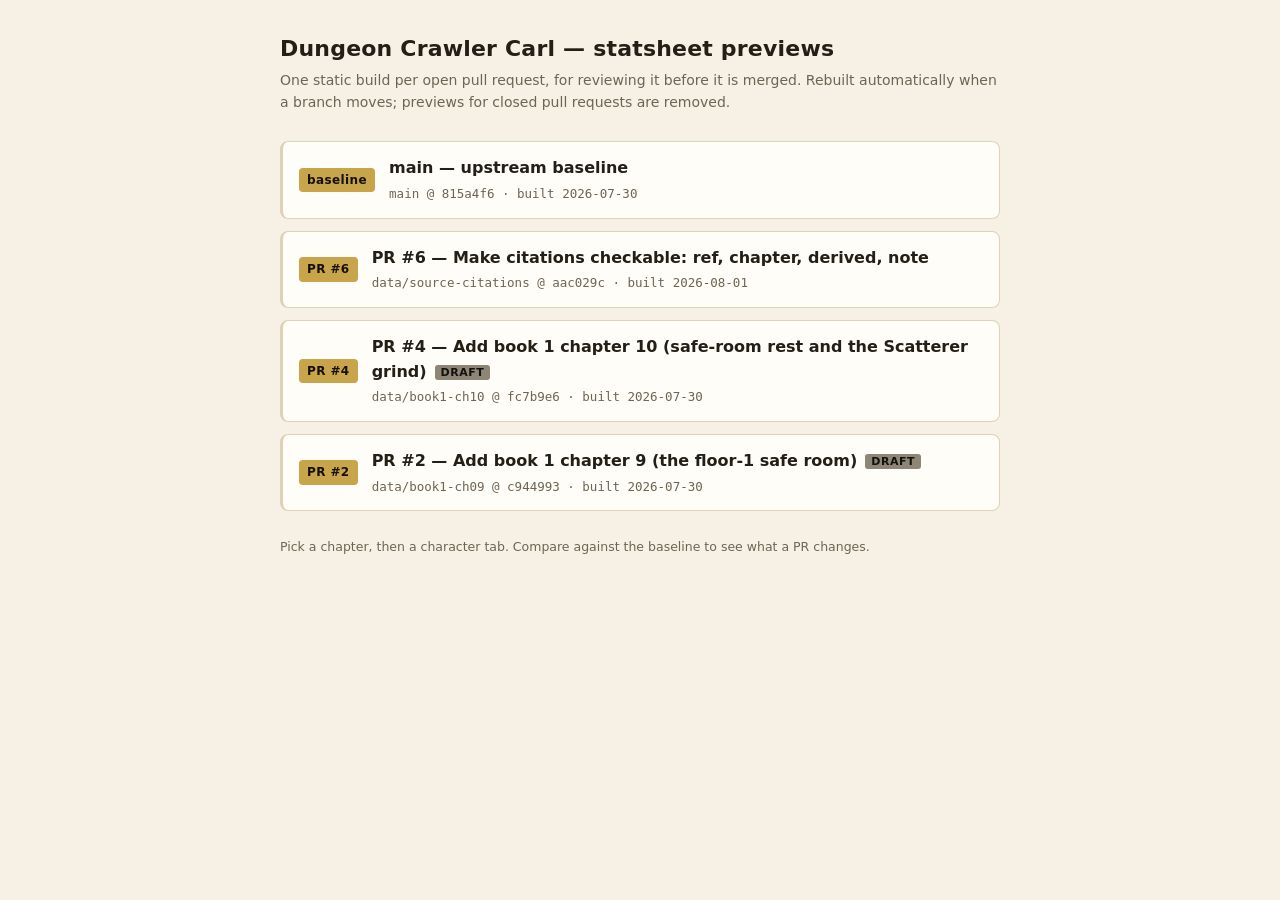
==== index.html @ 46b03289 "Publish previews (2026-08-01T21:49Z)" ====
<!doctype html>
<html lang="en">
<head>
<meta charset="utf-8">
<meta name="viewport" content="width=device-width, initial-scale=1">
<title>Crawler Carl Statsheet — previews</title>
<style>
  :root { color-scheme: light dark; }
  * { box-sizing: border-box; }
  body {
    margin: 0; padding: 32px 20px 64px;
    font: 16px/1.55 ui-sans-serif, system-ui, -apple-system, "Segoe UI", sans-serif;
    background: #14110d; color: #efe6d2;
    display: flex; flex-direction: column; align-items: center;
  }
  main { width: 100%; max-width: 720px; }
  h1 { font-size: 22px; margin: 0 0 4px; letter-spacing: .2px; }
  p.sub { margin: 0 0 28px; color: #a89e88; font-size: 14px; }
  .card {
    display: grid; grid-template-columns: auto 1fr; gap: 3px 14px;
    align-items: baseline; text-decoration: none; color: inherit;
    border: 1px solid #3a3226; border-left: 3px solid #c8a44a; border-radius: 8px;
    background: #1d1913; padding: 14px 16px; margin-bottom: 12px;
  }
  .card:hover { background: #251f17; border-color: #5a4d38; border-left-color: #e8be55; }
  .badge {
    grid-row: span 2; font-size: 12px; font-weight: 700; letter-spacing: .4px;
    color: #14110d; background: #c8a44a; border-radius: 4px; padding: 3px 8px;
    white-space: nowrap; align-self: center;
  }
  .title { font-weight: 600; }
  .draft {
    font-size: 11px; font-weight: 700; text-transform: uppercase;
    letter-spacing: .5px; color: #14110d; background: #8d8676;
    border-radius: 3px; padding: 1px 6px; margin-left: 8px; vertical-align: 1px;
  }
  .meta {
    font-size: 12.5px; color: #9a9080;
    font-family: ui-monospace, SFMono-Regular, Menlo, monospace;
    overflow-wrap: anywhere;
  }
  footer { margin-top: 26px; font-size: 12.5px; color: #7d7466; }
  @media (prefers-color-scheme: light) {
    body { background: #f6f1e4; color: #241f16; }
    .card { background: #fffdf7; border-color: #ddd2b8; }
    .card:hover { background: #fffaee; }
    p.sub, .meta, footer { color: #6d6454; }
  }
</style>
</head>
<body>
  <main>
    <h1>Dungeon Crawler Carl — statsheet previews</h1>
    <p class="sub">One static build per open pull request, for reviewing it before it is merged. Rebuilt automatically when a branch moves; previews for closed pull requests are removed.</p>
      <a class="card" href="previews/main/">
        <span class="badge">baseline</span>
        <span class="title">main — upstream baseline</span>
        <span class="meta">main @ 815a4f6 · built 2026-07-30</span>
      </a>
      <a class="card" href="previews/pr-6/">
        <span class="badge">PR #6</span>
        <span class="title">PR #6 — Make citations checkable: ref, chapter, derived, note</span>
        <span class="meta">data/source-citations @ aac029c · built 2026-08-01</span>
      </a>
      <a class="card" href="previews/pr-4/">
        <span class="badge">PR #4</span>
        <span class="title">PR #4 — Add book 1 chapter 10 (safe-room rest and the Scatterer grind)<span class="draft">draft</span></span>
        <span class="meta">data/book1-ch10 @ fc7b9e6 · built 2026-07-30</span>
      </a>
      <a class="card" href="previews/pr-2/">
        <span class="badge">PR #2</span>
        <span class="title">PR #2 — Add book 1 chapter 9 (the floor-1 safe room)<span class="draft">draft</span></span>
        <span class="meta">data/book1-ch09 @ c944993 · built 2026-07-30</span>
      </a>
    <footer>Pick a chapter, then a character tab. Compare against the baseline to see what a PR changes.</footer>
  </main>
</body>
</html>
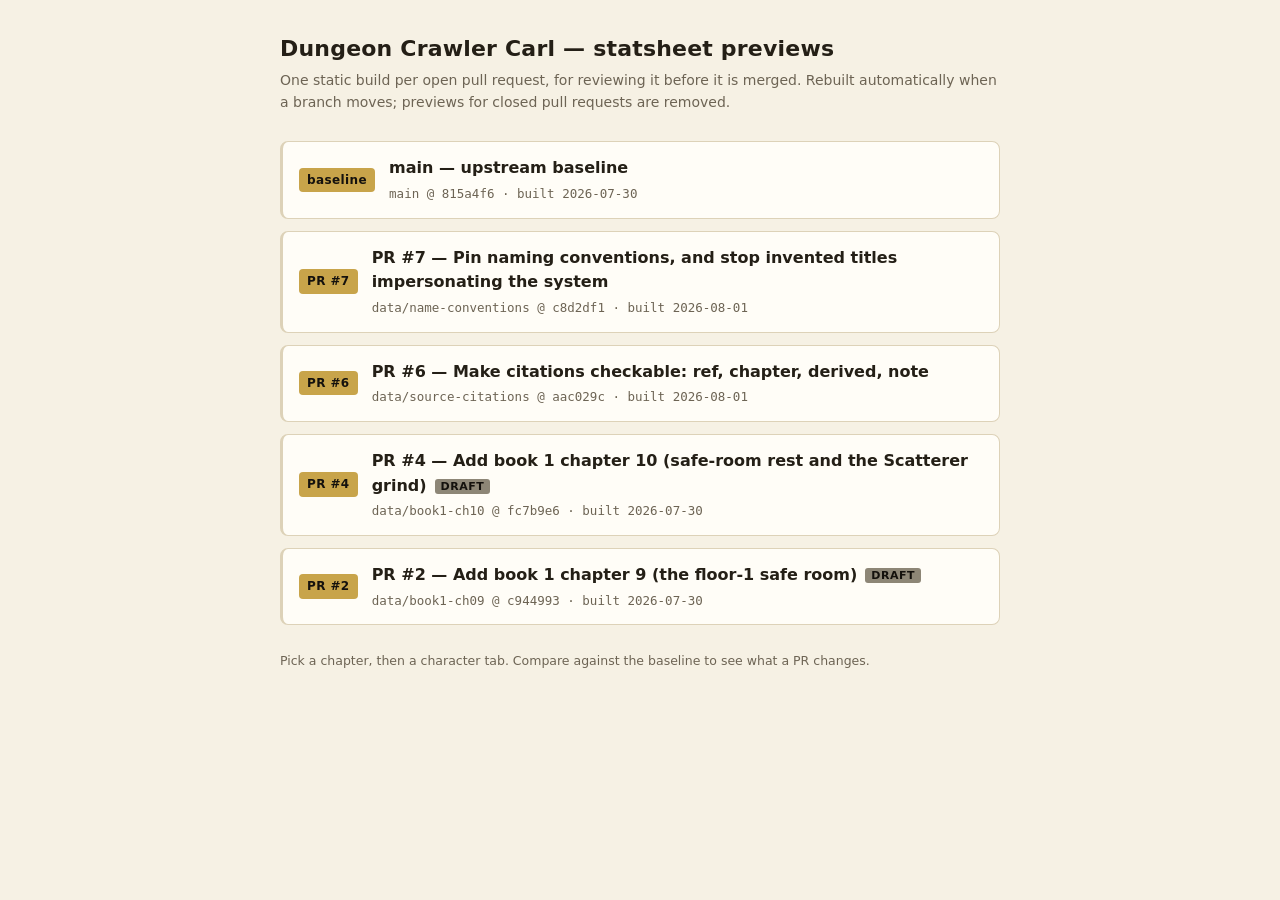
==== commit ed522d39: "Publish previews (2026-08-01T22:14Z)" ====
--- a/index.html
+++ b/index.html
@@ -57,6 +57,11 @@
         <span class="title">main — upstream baseline</span>
         <span class="meta">main @ 815a4f6 · built 2026-07-30</span>
       </a>
+      <a class="card" href="previews/pr-7/">
+        <span class="badge">PR #7</span>
+        <span class="title">PR #7 — Pin naming conventions, and stop invented titles impersonating the system</span>
+        <span class="meta">data/name-conventions @ c8d2df1 · built 2026-08-01</span>
+      </a>
       <a class="card" href="previews/pr-6/">
         <span class="badge">PR #6</span>
         <span class="title">PR #6 — Make citations checkable: ref, chapter, derived, note</span>
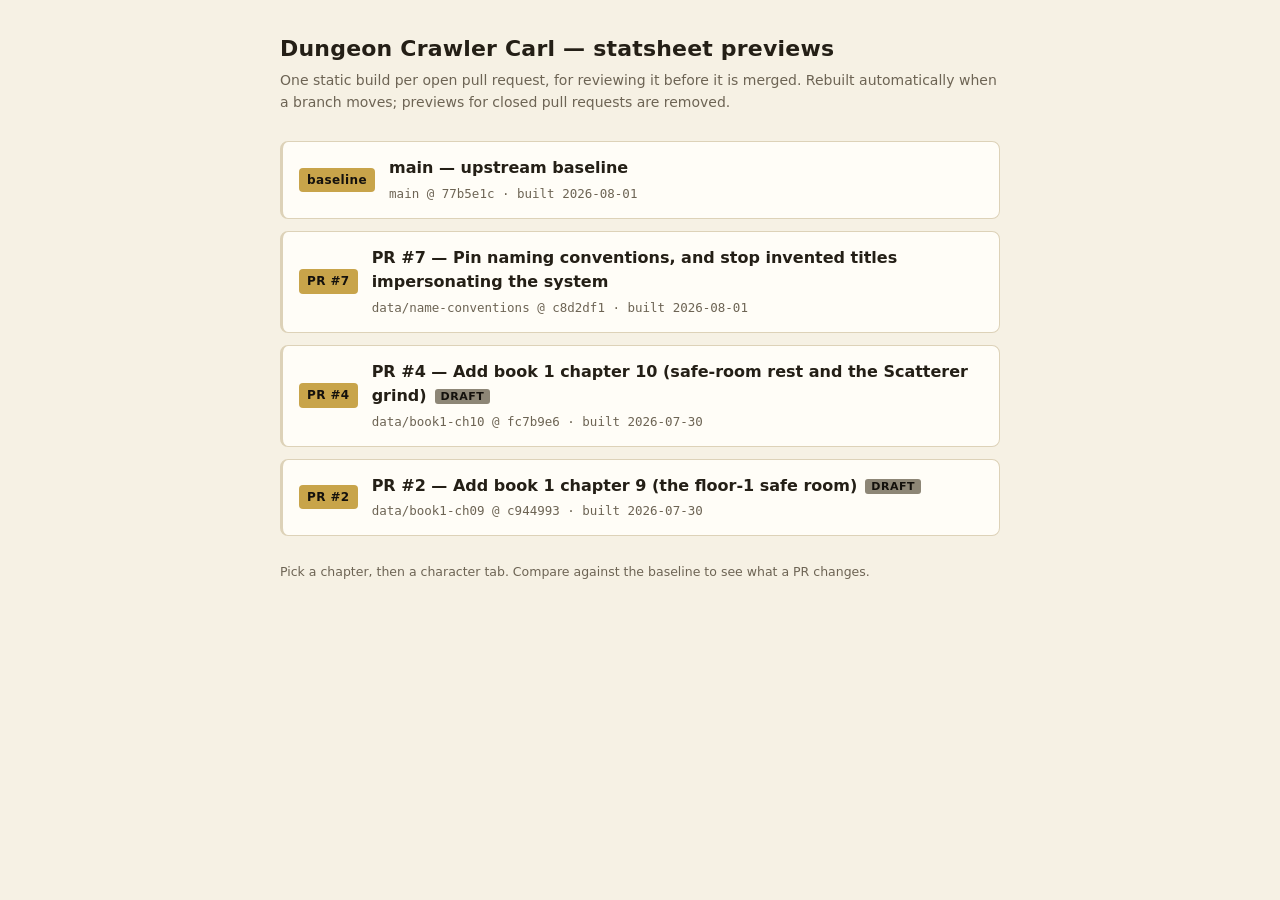
==== commit a06c332d: "Publish previews (2026-08-01T22:23Z)" ====
--- a/index.html
+++ b/index.html
@@ -55,17 +55,12 @@
       <a class="card" href="previews/main/">
         <span class="badge">baseline</span>
         <span class="title">main — upstream baseline</span>
-        <span class="meta">main @ 815a4f6 · built 2026-07-30</span>
+        <span class="meta">main @ 77b5e1c · built 2026-08-01</span>
       </a>
       <a class="card" href="previews/pr-7/">
         <span class="badge">PR #7</span>
         <span class="title">PR #7 — Pin naming conventions, and stop invented titles impersonating the system</span>
         <span class="meta">data/name-conventions @ c8d2df1 · built 2026-08-01</span>
-      </a>
-      <a class="card" href="previews/pr-6/">
-        <span class="badge">PR #6</span>
-        <span class="title">PR #6 — Make citations checkable: ref, chapter, derived, note</span>
-        <span class="meta">data/source-citations @ aac029c · built 2026-08-01</span>
       </a>
       <a class="card" href="previews/pr-4/">
         <span class="badge">PR #4</span>
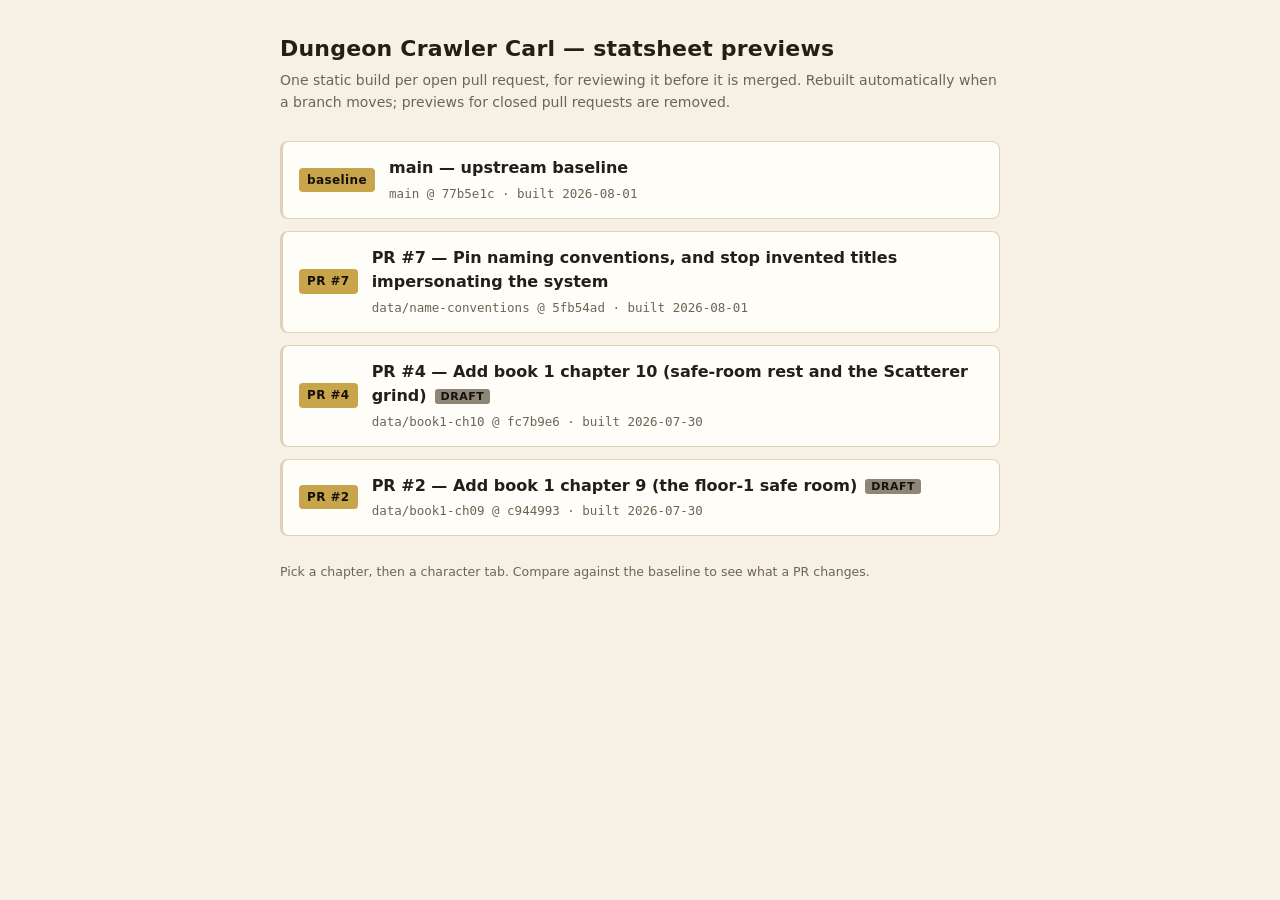
==== commit 3eee0c20: "Publish previews (2026-08-01T22:25Z)" ====
--- a/index.html
+++ b/index.html
@@ -60,7 +60,7 @@
       <a class="card" href="previews/pr-7/">
         <span class="badge">PR #7</span>
         <span class="title">PR #7 — Pin naming conventions, and stop invented titles impersonating the system</span>
-        <span class="meta">data/name-conventions @ c8d2df1 · built 2026-08-01</span>
+        <span class="meta">data/name-conventions @ 5fb54ad · built 2026-08-01</span>
       </a>
       <a class="card" href="previews/pr-4/">
         <span class="badge">PR #4</span>
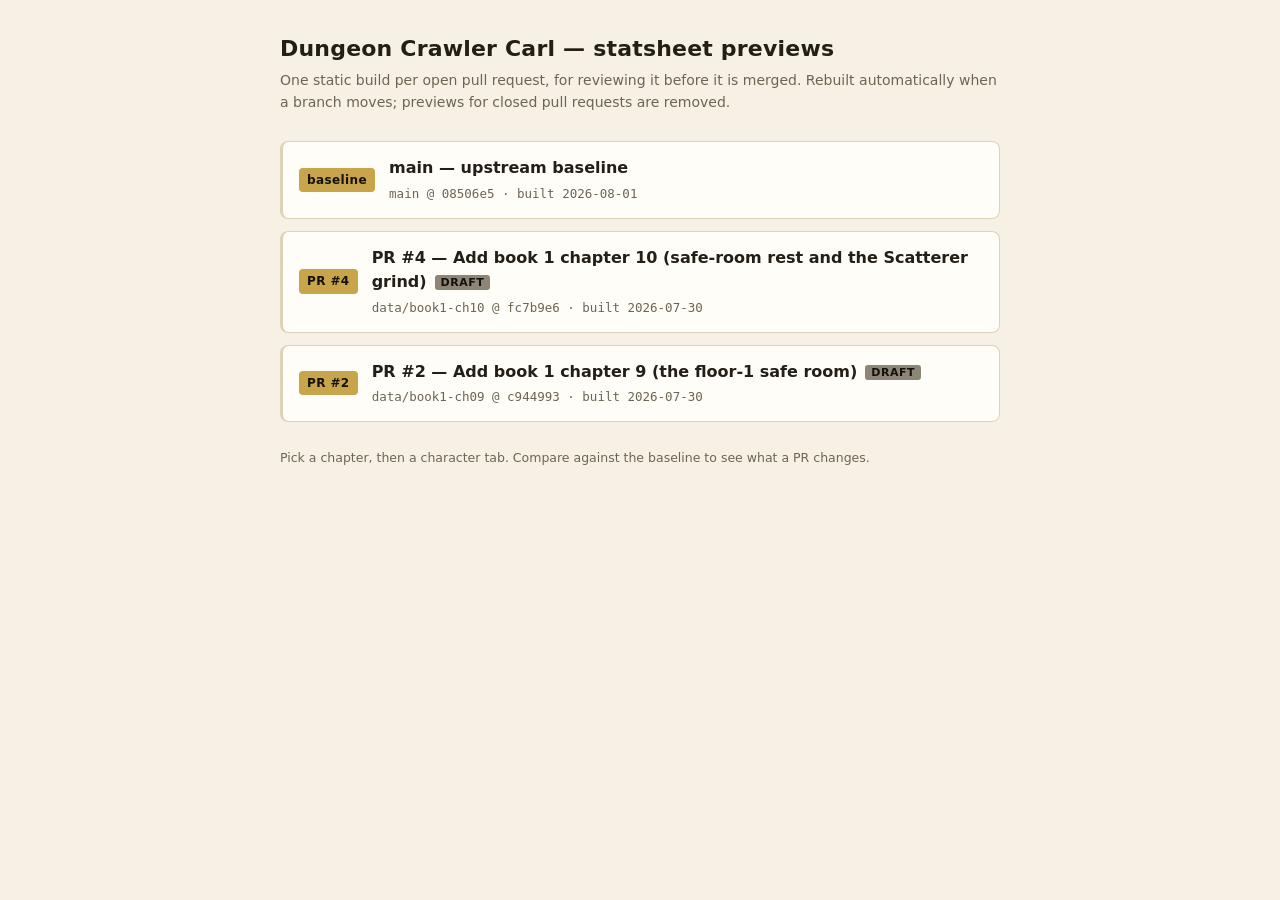
==== commit 8f90d902: "Publish previews (2026-08-01T23:24Z)" ====
--- a/index.html
+++ b/index.html
@@ -55,12 +55,7 @@
       <a class="card" href="previews/main/">
         <span class="badge">baseline</span>
         <span class="title">main — upstream baseline</span>
-        <span class="meta">main @ 77b5e1c · built 2026-08-01</span>
-      </a>
-      <a class="card" href="previews/pr-7/">
-        <span class="badge">PR #7</span>
-        <span class="title">PR #7 — Pin naming conventions, and stop invented titles impersonating the system</span>
-        <span class="meta">data/name-conventions @ 5fb54ad · built 2026-08-01</span>
+        <span class="meta">main @ 08506e5 · built 2026-08-01</span>
       </a>
       <a class="card" href="previews/pr-4/">
         <span class="badge">PR #4</span>
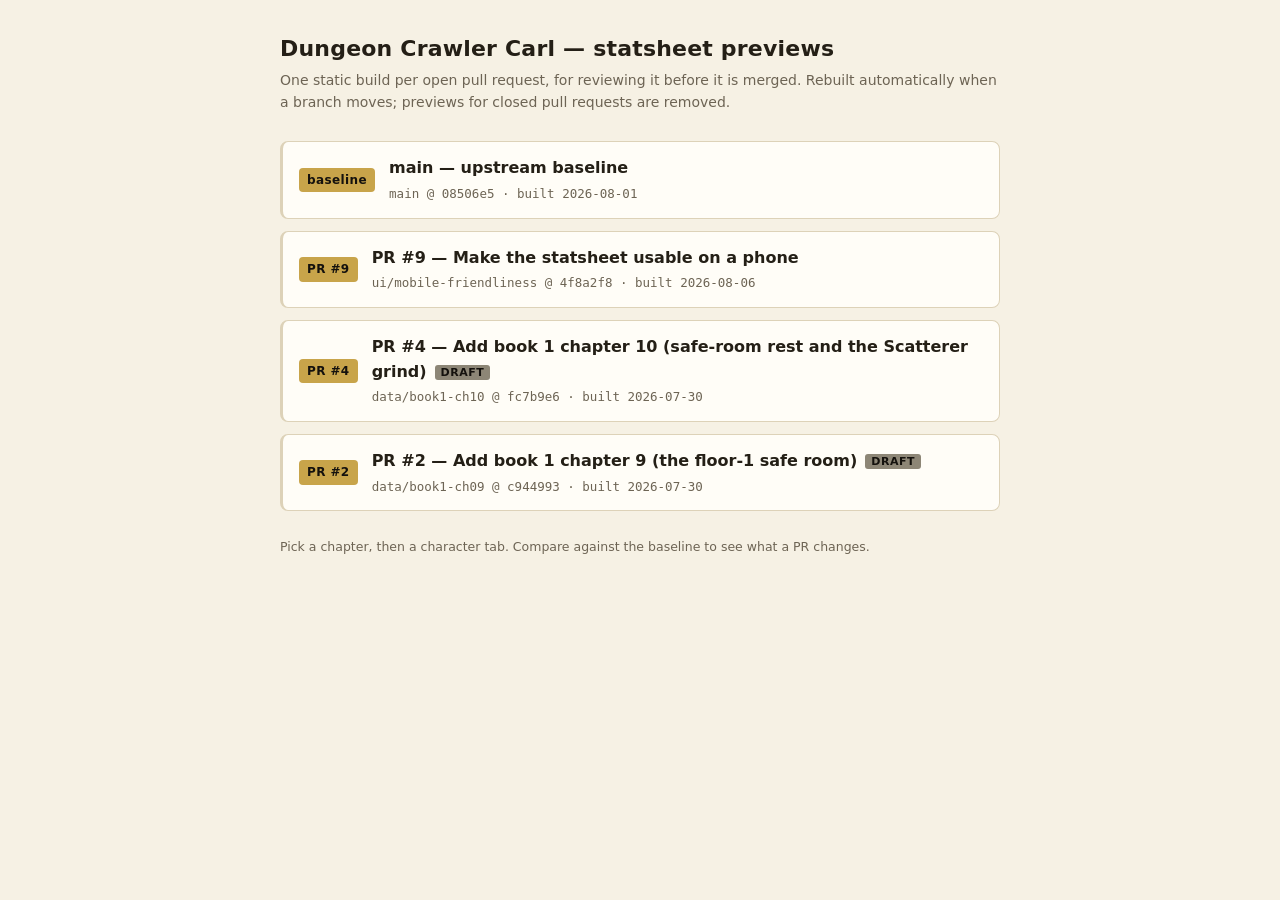
==== commit 6131c74f: "Publish previews (2026-08-06T10:18Z)" ====
--- a/index.html
+++ b/index.html
@@ -57,6 +57,11 @@
         <span class="title">main — upstream baseline</span>
         <span class="meta">main @ 08506e5 · built 2026-08-01</span>
       </a>
+      <a class="card" href="previews/pr-9/">
+        <span class="badge">PR #9</span>
+        <span class="title">PR #9 — Make the statsheet usable on a phone</span>
+        <span class="meta">ui/mobile-friendliness @ 4f8a2f8 · built 2026-08-06</span>
+      </a>
       <a class="card" href="previews/pr-4/">
         <span class="badge">PR #4</span>
         <span class="title">PR #4 — Add book 1 chapter 10 (safe-room rest and the Scatterer grind)<span class="draft">draft</span></span>
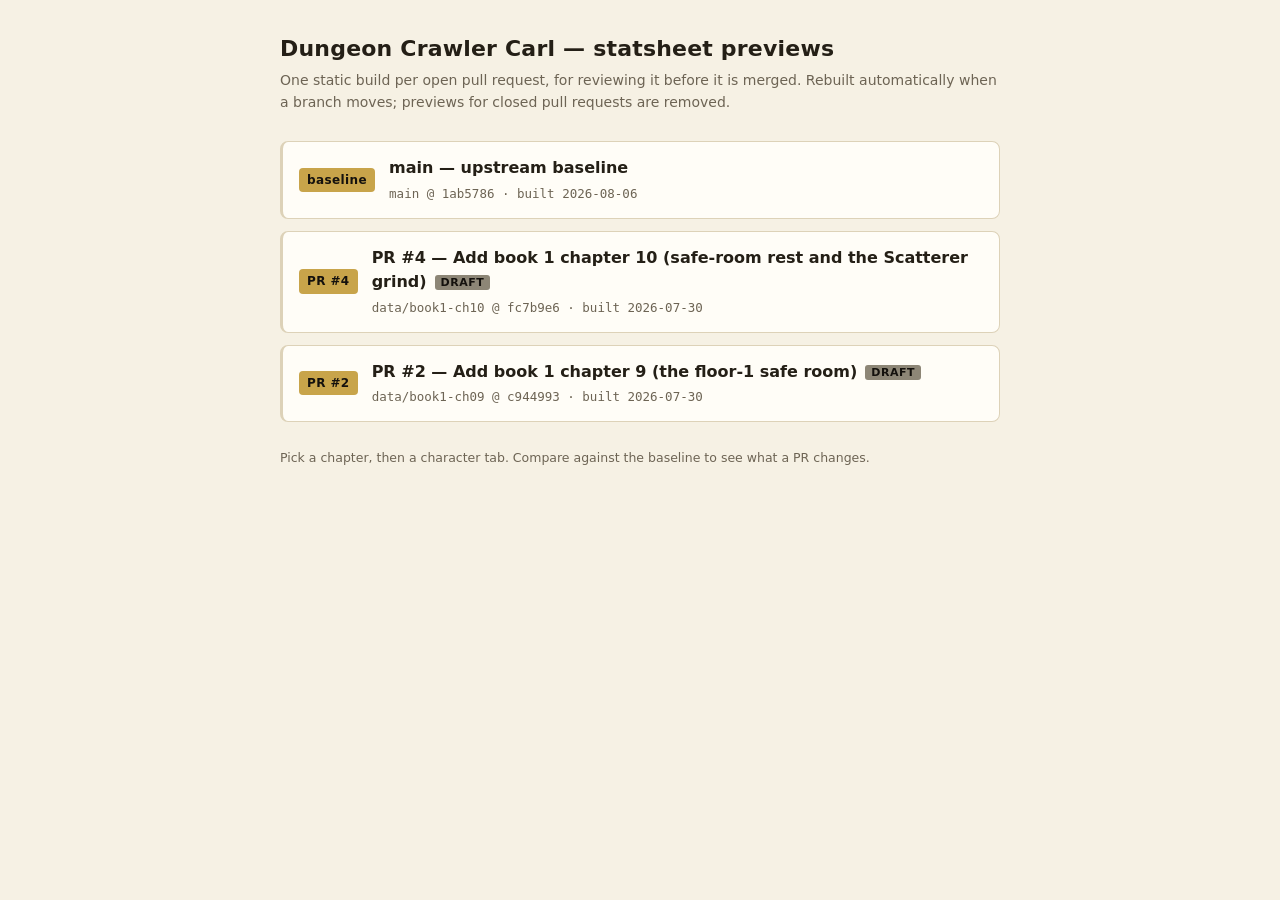
==== commit bc74b054: "Publish previews (2026-08-06T11:41Z)" ====
--- a/index.html
+++ b/index.html
@@ -55,12 +55,7 @@
       <a class="card" href="previews/main/">
         <span class="badge">baseline</span>
         <span class="title">main — upstream baseline</span>
-        <span class="meta">main @ 08506e5 · built 2026-08-01</span>
-      </a>
-      <a class="card" href="previews/pr-9/">
-        <span class="badge">PR #9</span>
-        <span class="title">PR #9 — Make the statsheet usable on a phone</span>
-        <span class="meta">ui/mobile-friendliness @ 4f8a2f8 · built 2026-08-06</span>
+        <span class="meta">main @ 1ab5786 · built 2026-08-06</span>
       </a>
       <a class="card" href="previews/pr-4/">
         <span class="badge">PR #4</span>
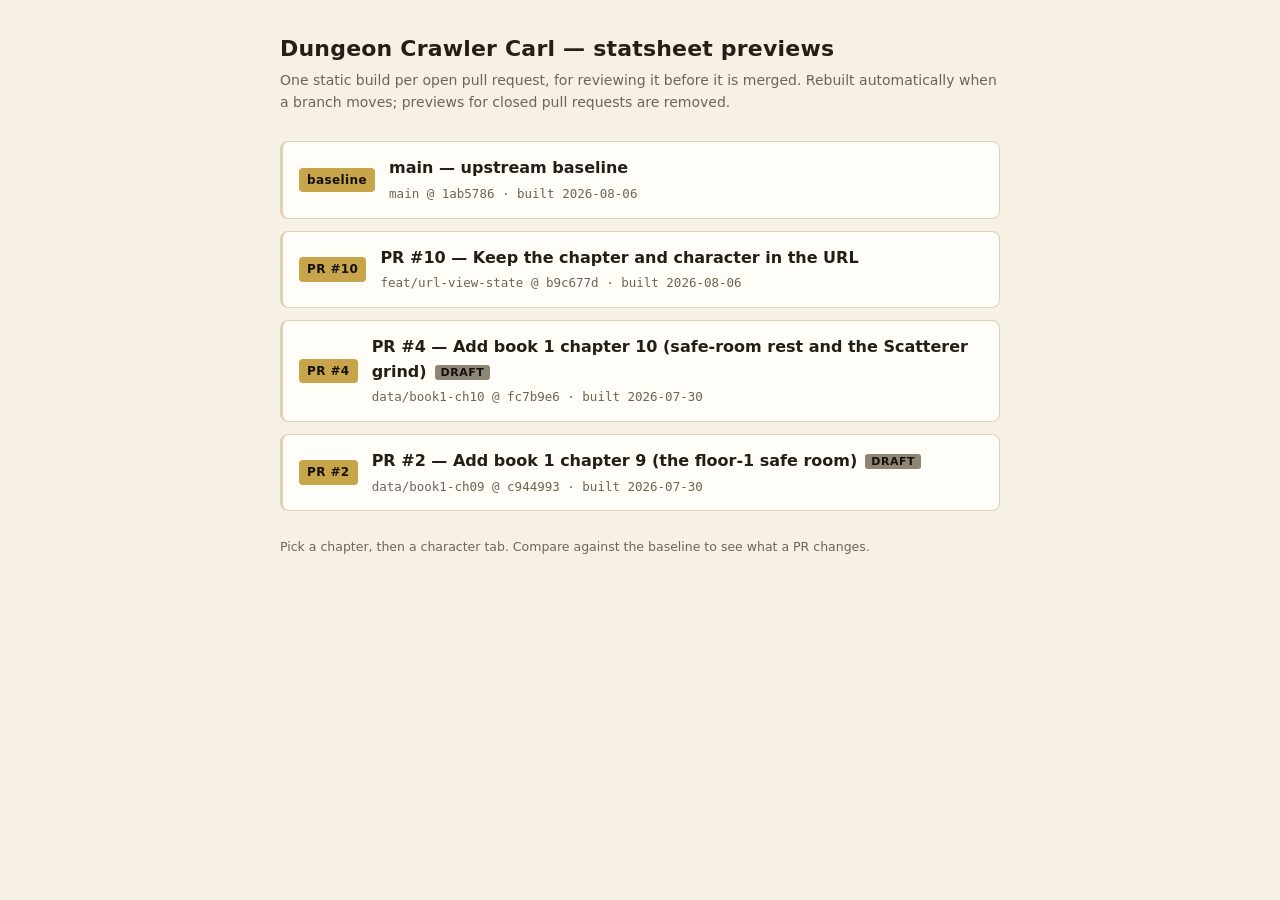
==== commit f026784a: "Publish previews (2026-08-06T13:21Z)" ====
--- a/index.html
+++ b/index.html
@@ -57,6 +57,11 @@
         <span class="title">main — upstream baseline</span>
         <span class="meta">main @ 1ab5786 · built 2026-08-06</span>
       </a>
+      <a class="card" href="previews/pr-10/">
+        <span class="badge">PR #10</span>
+        <span class="title">PR #10 — Keep the chapter and character in the URL</span>
+        <span class="meta">feat/url-view-state @ b9c677d · built 2026-08-06</span>
+      </a>
       <a class="card" href="previews/pr-4/">
         <span class="badge">PR #4</span>
         <span class="title">PR #4 — Add book 1 chapter 10 (safe-room rest and the Scatterer grind)<span class="draft">draft</span></span>
